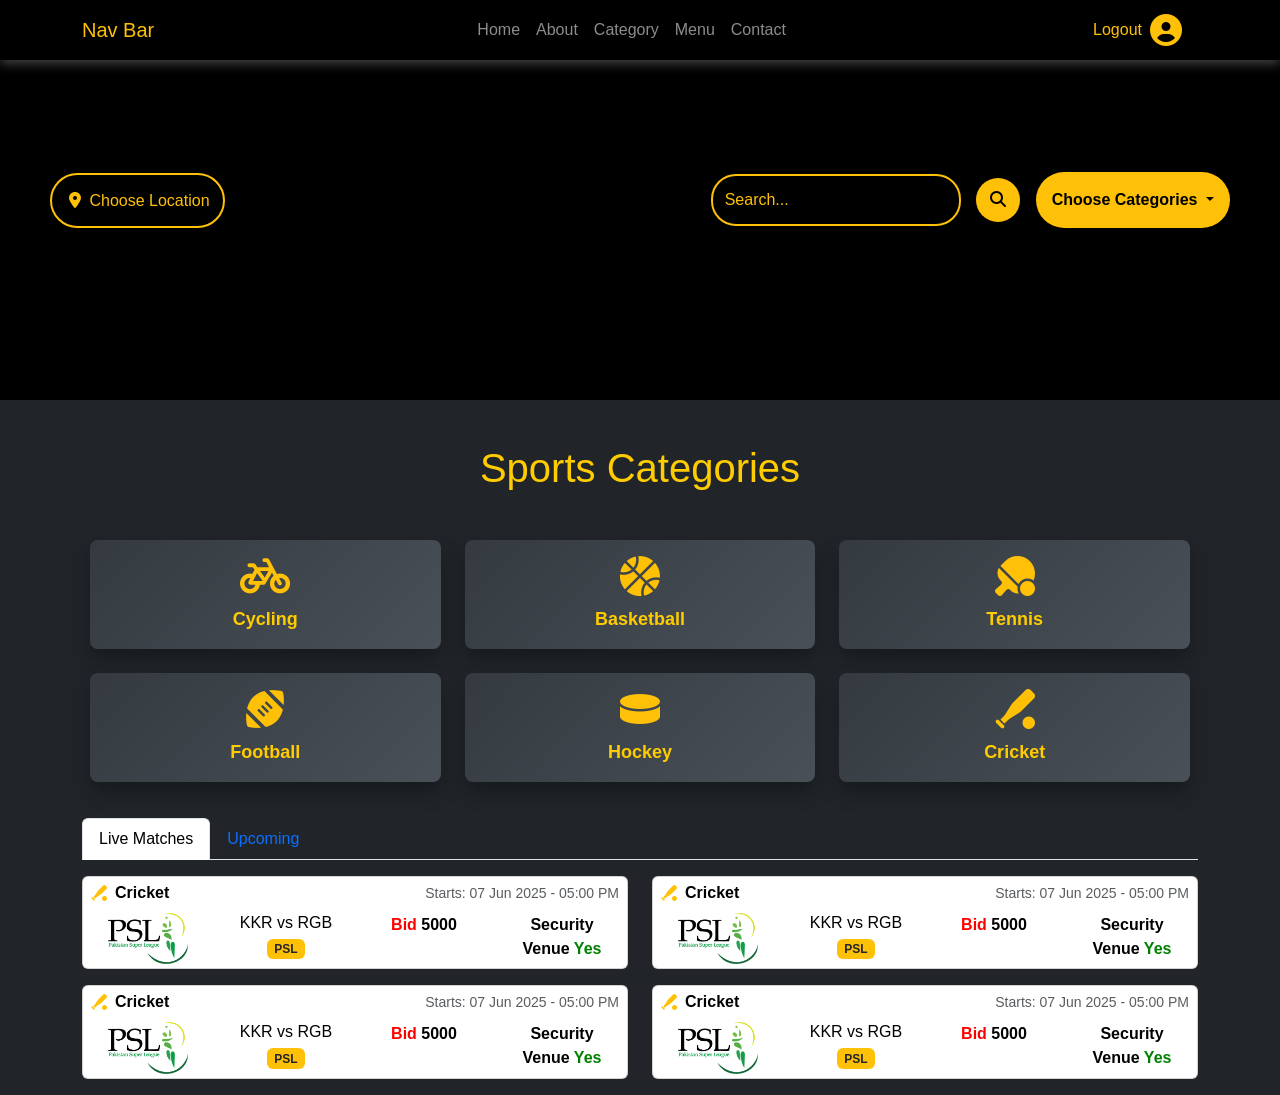
==== index.html @ ced5be55 "first commit" ====
<!DOCTYPE html>
<html lang="en">
<head>
    <meta charset="UTF-8">
    <meta name="viewport" content="width=device-width, initial-scale=1.0">
    <title>Sports Club</title>
    
    <link rel="stylesheet" href="https://cdn.jsdelivr.net/npm/bootstrap@5.3.0/dist/css/bootstrap.min.css">
    
    <!-- ✅ FontAwesome ✅ -->
    <link rel="stylesheet" href="https://cdnjs.cloudflare.com/ajax/libs/font-awesome/6.4.2/css/all.min.css">
<link rel="stylesheet" href="./styles.css">
   
</head>
<body class="bg-dark text-white">

<!-- ✅ Navbar ✅ -->
<nav class="navbar navbar-expand-lg navbar-dark bg-black fixed-top">
    <div class="container">
        <a class="navbar-brand text-warning" href="#">Nav Bar</a>
        <button class="navbar-toggler" type="button" data-bs-toggle="collapse" data-bs-target="#navbarNav">
            <span class="navbar-toggler-icon"></span>
        </button>
        <div class="collapse navbar-collapse justify-content-center" id="navbarNav">
            <ul class="navbar-nav mx-auto">
                <li class="nav-item"><a class="nav-link" href="#">Home</a></li>
                <li class="nav-item"><a class="nav-link" href="#">About</a></li>
                <li class="nav-item"><a class="nav-link" href="#">Category</a></li>
                <li class="nav-item"><a class="nav-link" href="#">Menu</a></li>
                <li class="nav-item"><a class="nav-link" href="#">Contact</a></li>
            </ul>
        </div>
        <div class="d-flex align-items-center me-3">
            <span class="me-2 text-warning">Logout</span>
            <i class="fas fa-user-circle fa-2x text-warning"></i> <!-- Font Awesome Profile Icon -->
        </div>
    </div>
</nav>

<!-- ✅ Header ✅ -->
<header class="header">
    <!-- Left Side: SPORTS CLUB -->
     <!-- Your Button to Trigger Modal -->
  <button id="cust_btn" class="btn btn-primary bg-black  text-warning" data-bs-toggle="modal" data-bs-target="#myModal">
    <i class="fas fa-map-marker-alt p-1"></i> Choose Location
  </button>

  <!-- Your Modal Structure -->
  <div id="myModal" class="modal fade" tabindex="-1">
    <div class="modal-dialog">
      <div class="modal-content">
        <div class="modal-header">
          <h5 class="modal-title">
            <i class="fas fa-map-marker-alt me-2"></i> Select Your Location
          </h5>
          <button type="button" class="btn-close" data-bs-dismiss="modal"></button>
        </div>
        <div class="modal-body">
          <!-- Location Input with Current Location Icon -->
          <div class="mb-3">
            <label for="locationInput" class="form-label">Enter Your Location</label>
            <div class="input-group">
              <input type="text" class="form-control" id="locationInput" placeholder="Enter Your Location">
              <span class="input-group-text" id="currentLocationIcon" style="cursor: pointer;">
                <i class="fas fa-location-crosshairs"></i>
              </span>
            </div>
          </div>

          <!-- Provinces Dropdown -->
          <div class="mb-3">
            <label for="provinceSelect" class="form-label">Select Province</label>
            <select class="form-select" id="provinceSelect">
              <option selected disabled>Choose a province</option>
              <option value="Sindh">Sindh</option>
              <option value="Punjab">Punjab</option>
              <option value="Khyber Pakhtunkhwa">Khyber Pakhtunkhwa</option>
              <option value="Balochistan">Balochistan</option>
            </select>
          </div>

          <!-- Cities Dropdown (Dynamic) -->
          <div class="mb-3" id="cityDropdownContainer" style="display: none;">
            <label for="citySelect" class="form-label">Select City</label>
            <select class="form-select" id="citySelect">
              <option selected disabled>Choose a city</option>
              <!-- Cities will be dynamically populated here -->
            </select>
          </div>

          <!-- Optional: Add a Map Here -->
          <div id="map" style="height: 200px; background-color: #f0f0f0; border-radius: 5px;" class="mt-3">
            <p class="text-center text-muted p-4">Map will be displayed here.</p>
          </div>
        </div>
        <div class="modal-footer">
          <button type="button" class="btn btn-secondary" data-bs-dismiss="modal">Close</button>
          <button type="button" class="btn btn-primary">Save Location</button>
        </div>
      </div>
    </div>
  </div>

 <!-- Right Side: Search Box & Platform Selector -->
    <div class="d-flex align-items-center">
        <!-- Search Box -->
        <div class="search-box d-flex align-items-center me-3">
            <input type="search" name="search" placeholder="Search...">
            <button><i class="fas fa-search"></i></button>
        </div>
    
        <!-- Platform Selector -->
        <div class="dropdown">
            <button id="platformButton" class="btn btn-custom dropdown-toggle p-3" type="button" data-bs-toggle="dropdown">
                Choose Categories
            </button>
            <ul class="dropdown-menu shadow">
                <li><a class="dropdown-item" href="#" data-value="FootBall"><i class="fas fa-futbol"></i> FootBall</a></li>
                <li><a class="dropdown-item" href="#" data-value="Cricket"><i class="fas fa-baseball-bat-ball"></i> Cricket</a></li>
                <li><a class="dropdown-item" href="#" data-value="Table-Tennis"><i class="fas fa-table-tennis"></i> Table-Tennis</a></li>
                <li><a class="dropdown-item" href="#" data-value="Hockey"><i class="fas fa-hockey-puck"></i> Hockey</a></li>
                <li><a class="dropdown-item" href="#" data-value="Golf-Ball"><i class="fas fa-golf-ball"></i> Golf-Ball</a></li>
                <li><a class="dropdown-item" href="#" data-value="Base-Ball"><i class="fas fa-baseball-ball"></i> Base-Ball</a></li>
            </ul>
        </div>
    </div>
    
    <!-- JavaScript to Update Button Text -->
   
</header>
<div class="container sports-categories-section">
    <!-- Heading for Sports Categories -->
    <h1 class="text-center mt-4">Sports Categories</h1>
    
    <!-- Sports Categories Grid -->
    <div class="row mt-4">
        <div class="col-md-4 mt-4">
            <div class="sports-category text-center p-3">
                <i class="fas fa-bicycle fa-2x text-warning"></i><br>
                <span class="category-title">Cycling</span>
            </div>
        </div>
        <div class="col-md-4 mt-4">
            <div class="sports-category text-center p-3">
                <i class="fas fa-basketball-ball fa-2x text-warning"></i><br>
                <span class="category-title">Basketball</span>
            </div>
        </div>
        <div class="col-md-4 mt-4">
            <div class="sports-category text-center p-3">
                <i class="fas fa-table-tennis fa-2x text-warning"></i><br>
                <span class="category-title">Tennis</span>
            </div>
        </div>
        <div class="col-md-4 mt-4">
            <div class="sports-category text-center p-3">
                <i class="fas fa-football-ball fa-2x text-warning"></i><br>
                <span class="category-title">Football</span>
            </div>
        </div>
        <div class="col-md-4 mt-4">
            <div class="sports-category text-center p-3">
                <i class="fas fa-hockey-puck fa-2x text-warning"></i><br>
                <span class="category-title">Hockey</span>
            </div>
        </div>
        <div class="col-md-4 mt-4">
            <div class="sports-category text-center p-3">
                <i class="fas fa-baseball-bat-ball fa-2x text-warning"></i><br>
                <span class="category-title">Cricket</span>
            </div>
        </div>
    </div>
</div>

    <!-- Tabs -->
    <div class="container mt-3">
        <!-- Navigation Tabs -->
        <ul class="nav nav-tabs" id="matchTabs">
            <li class="nav-item">
                <button class="nav-link active" data-bs-toggle="tab" data-bs-target="#live-matches">Live Matches</button>
            </li>
            <li class="nav-item">
                <button class="nav-link" data-bs-toggle="tab" data-bs-target="#upcoming-matches">Upcoming</button>
            </li>
        </ul>
    
        <!-- Tab Content -->
        <div class="tab-content mt-3">
            <!-- Live Matches -->
            <div class="tab-pane fade show active" id="live-matches">
                <div class="row">
                    <div class="col-md-6 mb-3">
                        <div class="card bg-white text-black p-1 px-2 text-center">
                            <div class="d-flex justify-content-between align-items-center mb-2">
                                <div class="d-flex align-items-center">
                                    <i class="fas fa-baseball-bat-ball fa-1x text-warning me-2"></i> <!-- Cricket Icon -->
                                    <p class="mb-0 fw-bold">Cricket</p> <!-- Heading -->
                                </div>
                                <div>
                                    <p class="text-muted small mb-0">Starts: 07 Jun 2025 - 05:00 PM</p> <!-- Top Date and Time -->
                                </div>
                            </div>
                            <div class="row">
                                <!-- First Column: KKR vs RGB, T20, Date -->
                                <div class="col">
                                    <img src="./images/pakistan-super-league-psl-logo-7CA605C19A-seeklogo.com.png" alt="PSL Image" class="img-fluid" style="max-width: 80px; height: auto;">
                                </div>
                                  <!-- Second Column: Bid 5000 -->
                                <div class="col">
                                    <h6 class="mb-1">KKR vs RGB</h6>
                                    <span class="badge bg-warning text-dark">PSL</span>
                                </div>
                                 <!-- Third Column: Security Venue Yes -->
                                <div class="col">
                                    <p class="mb-0" style="color: red; font-weight: bold;">Bid <span style="color: black;">5000</span></p>
                                </div>
                                  <!-- Fourth Column: PSL Image -->
                                <div class="col">
                                    <p class="mb-0" style="color: black; font-weight: bold;">Security Venue <span style="color: green;">Yes</span></p>
                                </div>
                                
                            </div>
                        </div>
                    </div>
                    <div class="col-md-6 mb-3">
                        <div class="card bg-white text-black p-1 px-2 text-center">
                            <div class="d-flex justify-content-between align-items-center mb-2">
                                <div class="d-flex align-items-center">
                                    <i class="fas fa-baseball-bat-ball fa-1x text-warning me-2"></i> <!-- Cricket Icon -->
                                    <p class="mb-0 fw-bold">Cricket</p> <!-- Heading -->
                                </div>
                                <div>
                                    <p class="text-muted small mb-0">Starts: 07 Jun 2025 - 05:00 PM</p> <!-- Top Date and Time -->
                                </div>
                            </div>
                            <div class="row">
                                <!-- First Column: KKR vs RGB, T20, Date -->
                                <div class="col">
                                    <img src="./images/pakistan-super-league-psl-logo-7CA605C19A-seeklogo.com.png" alt="PSL Image" class="img-fluid" style="max-width: 80px; height: auto;">
                                </div>
                                  <!-- Second Column: Bid 5000 -->
                                <div class="col">
                                    <h6 class="mb-1">KKR vs RGB</h6>
                                    <span class="badge bg-warning text-dark">PSL</span>
                                
                                </div>
                                 <!-- Third Column: Security Venue Yes -->
                                <div class="col">
                                    <p class="mb-0" style="color: red; font-weight: bold;">Bid <span style="color: black;">5000</span></p>
                                </div>
                                  <!-- Fourth Column: PSL Image -->
                                <div class="col">
                                    <p class="mb-0" style="color: black; font-weight: bold;">Security Venue <span style="color: green;">Yes</span></p>
                                </div>
                                
                            </div>
                        </div>
                    </div>
                    <div class="col-md-6 mb-3">
                        <div class="card bg-white text-black p-1 px-2 text-center">
                            <div class="d-flex justify-content-between align-items-center mb-2">
                                <div class="d-flex align-items-center">
                                    <i class="fas fa-baseball-bat-ball fa-1x text-warning me-2"></i> <!-- Cricket Icon -->
                                    <p class="mb-0 fw-bold">Cricket</p> <!-- Heading -->
                                </div>
                                <div>
                                    <p class="text-muted small mb-0">Starts: 07 Jun 2025 - 05:00 PM</p> <!-- Top Date and Time -->
                                </div>
                            </div>
                            <div class="row">
                                <!-- First Column: KKR vs RGB, T20, Date -->
                                <div class="col">
                                    <img src="./images/pakistan-super-league-psl-logo-7CA605C19A-seeklogo.com.png" alt="PSL Image" class="img-fluid" style="max-width: 80px; height: auto;">
                                </div>
                                  <!-- Second Column: Bid 5000 -->
                                <div class="col">
                                    <h6 class="mb-1">KKR vs RGB</h6>
                                    <span class="badge bg-warning text-dark">PSL</span>
                                  
                                </div>
                                 <!-- Third Column: Security Venue Yes -->
                                <div class="col">
                                    <p class="mb-0" style="color: red; font-weight: bold;">Bid <span style="color: black;">5000</span></p>
                                </div>
                                  <!-- Fourth Column: PSL Image -->
                                <div class="col">
                                    <p class="mb-0" style="color: black; font-weight: bold;">Security Venue <span style="color: green;">Yes</span></p>
                                </div>
                                
                            </div>
                        </div>
                    </div>
                    <div class="col-md-6 mb-3">
                        <div class="card bg-white text-black p-1 px-2 text-center">
                            <div class="d-flex justify-content-between align-items-center mb-2">
                                <div class="d-flex align-items-center">
                                    <i class="fas fa-baseball-bat-ball fa-1x text-warning me-2"></i> <!-- Cricket Icon -->
                                    <p class="mb-0 fw-bold">Cricket</p> <!-- Heading -->
                                </div>
                                <div>
                                    <p class="text-muted small mb-0">Starts: 07 Jun 2025 - 05:00 PM</p> <!-- Top Date and Time -->
                                </div>
                            </div>
                            <div class="row">
                                <!-- First Column: KKR vs RGB, T20, Date -->
                                <div class="col">
                                    <img src="./images/pakistan-super-league-psl-logo-7CA605C19A-seeklogo.com.png" alt="PSL Image" class="img-fluid" style="max-width: 80px; height: auto;">
                                </div>
                                  <!-- Second Column: Bid 5000 -->
                                <div class="col">
                                    <h6 class="mb-1">KKR vs RGB</h6>
                                    <span class="badge bg-warning text-dark">PSL</span>
                                
                                </div>
                                 <!-- Third Column: Security Venue Yes -->
                                <div class="col">
                                    <p class="mb-0" style="color: red; font-weight: bold;">Bid <span style="color: black;">5000</span></p>
                                </div>
                                  <!-- Fourth Column: PSL Image -->
                                <div class="col">
                                    <p class="mb-0" style="color: black; font-weight: bold;">Security Venue <span style="color: green;">Yes</span></p>
                                </div>
                                
                            </div>
                        </div>
                    </div>
                    <!-- Add more Live Match cards here -->
                </div>
            </div>
    
            <!-- Upcoming Matches -->
            <div class="tab-pane fade" id="upcoming-matches">
                <div class="row">
                    <div class="col-md-6 mb-3">
                        <div class="card bg-white text-black p-1 px-2 text-center">
                            <div class="d-flex justify-content-between align-items-center mb-2">
                                <div class="d-flex align-items-center">
                                    <i class="fas fa-baseball-bat-ball fa-1x text-warning me-2"></i> <!-- Cricket Icon -->
                                    <p class="mb-0 fw-bold">Cricket</p> <!-- Heading -->
                                </div>
                                <div>
                                    <p class="text-muted small mb-0">Starts: 07 Jun 2025 - 05:00 PM</p> <!-- Top Date and Time -->
                                </div>
                            </div>
                            <div class="row">
                                <div class="col">
                                    <img src="./images/pakistan-super-league-psl-logo-7CA605C19A-seeklogo.com.png" alt="PSL Image" class="img-fluid" style="max-width: 80px; height: auto;">
                                </div>
                                <!-- First Column: Coming Thursday, Match Booked, Date -->
                                <div class="col">
                                    <h6 class="mb-1">Coming sunday</h6>
                                    <span class="badge bg-warning text-dark">Match Booked</span>
                
                                </div>
                                <!-- Second Column: Bid 5000 -->
                                <div class="col">
                                    <p class="mb-0" style="color: red; font-weight: bold;">Bid <span style="color: black;">5000</span></p>
                                </div>
                                <!-- Third Column: Security Venue Yes -->
                                <div class="col">
                                    <p class="mb-0" style="color: black; font-weight: bold;">Security Venue <span style="color: green;">Yes</span></p>
                                </div>
                            </div>
                        </div>
                    </div>
                    <div class="col-md-6 mb-3">
                        <div class="card bg-white text-black p-1 px-2 text-center">
                            <div class="d-flex justify-content-between align-items-center mb-2">
                                <div class="d-flex align-items-center">
                                    <i class="fas fa-baseball-bat-ball fa-1x text-warning me-2"></i> <!-- Cricket Icon -->
                                    <p class="mb-0 fw-bold">Cricket</p> <!-- Heading -->
                                </div>
                                <div>
                                    <p class="text-muted small mb-0">Starts: 07 Jun 2025 - 05:00 PM</p> <!-- Top Date and Time -->
                                </div>
                            </div>
                            <div class="row">
                                <div class="col">
                                    <img src="./images/pakistan-super-league-psl-logo-7CA605C19A-seeklogo.com.png" alt="PSL Image" class="img-fluid" style="max-width: 80px; height: auto;">
                                </div>
                                <!-- First Column: Coming Thursday, Match Booked, Date -->
                                <div class="col">
                                    <h6 class="mb-1">Coming sunday</h6>
                                    <span class="badge bg-warning text-dark">Match Pending</span>
                            
                                </div>
                                <!-- Second Column: Bid 5000 -->
                                <div class="col">
                                    <p class="mb-0" style="color: red; font-weight: bold;">Bid <span style="color: black;">5000</span></p>
                                </div>
                                <!-- Third Column: Security Venue Yes -->
                                <div class="col">
                                    <p class="mb-0" style="color: black; font-weight: bold;">Security Venue <span style="color: green;">Yes</span></p>
                                </div>
                            </div>
                        </div>
                    </div>
                    <div class="col-md-6 mb-3">
                        <div class="card bg-white text-black p-1 px-2 text-center">
                            <div class="d-flex justify-content-between align-items-center mb-2">
                                <div class="d-flex align-items-center">
                                    <i class="fas fa-baseball-bat-ball fa-1x text-warning me-2"></i> <!-- Cricket Icon -->
                                    <p class="mb-0 fw-bold">Cricket</p> <!-- Heading -->
                                </div>
                                <div>
                                    <p class="text-muted small mb-0">Starts: 07 Jun 2025 - 05:00 PM</p> <!-- Top Date and Time -->
                                </div>
                            </div>
                            <div class="row">
                                <div class="col">
                                    <img src="./images/pakistan-super-league-psl-logo-7CA605C19A-seeklogo.com.png" alt="PSL Image" class="img-fluid" style="max-width: 80px; height: auto;">
                                </div>
                                <!-- First Column: Coming Thursday, Match Booked, Date -->
                                <div class="col">
                                    <h6 class="mb-1">Coming sunday</h6>
                                    <span class="badge bg-warning text-dark">Match Booked</span>
                                
                                </div>
                                <!-- Second Column: Bid 5000 -->
                                <div class="col">
                                    <p class="mb-0" style="color: red; font-weight: bold;">Bid <span style="color: black;">5000</span></p>
                                </div>
                                <!-- Third Column: Security Venue Yes -->
                                <div class="col">
                                    <p class="mb-0" style="color: black; font-weight: bold;">Security Venue <span style="color: green;">Yes</span></p>
                                </div>
                            </div>
                        </div>
                    </div>
                    <div class="col-md-6 mb-3">
                        <div class="card bg-white text-black p-1 px-2 text-center">
                            <div class="d-flex justify-content-between align-items-center mb-2">
                                <div class="d-flex align-items-center">
                                    <i class="fas fa-baseball-bat-ball fa-1x text-warning me-2"></i> <!-- Cricket Icon -->
                                    <p class="mb-0 fw-bold">Cricket</p> <!-- Heading -->
                                </div>
                                <div>
                                    <p class="text-muted small mb-0">Starts: 07 Jun 2025 - 05:00 PM</p> <!-- Top Date and Time -->
                                </div>
                            </div>
                            <div class="row">
                                <div class="col">
                                    <img src="./images/pakistan-super-league-psl-logo-7CA605C19A-seeklogo.com.png" alt="PSL Image" class="img-fluid" style="max-width: 80px; height: auto;">
                                </div>
                                <!-- First Column: Coming Thursday, Match Booked, Date -->
                                <div class="col">
                                    <h6 class="mb-1">Coming sunday</h6>
                                    <span class="badge bg-warning text-dark">Match Avaliable</span>
                            
                                </div>
                                <!-- Second Column: Bid 5000 -->
                                <div class="col">
                                    <p class="mb-0" style="color: red; font-weight: bold;">Bid <span style="color: black;">5000</span></p>
                                </div>
                                <!-- Third Column: Security Venue Yes -->
                                <div class="col">
                                    <p class="mb-0" style="color: black; font-weight: bold;">Security Venue <span style="color: green;">Yes</span></p>
                                </div>
                            </div>
                        </div>
                    </div>
                    <!-- Add more Upcoming Match cards here -->
                </div>
            </div>
        </div>
    </div>

<script src="https://cdn.jsdelivr.net/npm/bootstrap@5.3.0/dist/js/bootstrap.bundle.min.js"></script>
<script src="./script.js"></script>
</body>
</html>
---- styles.css ----
body {
    background-color: #f8f9fa;
    font-family: 'Arial', sans-serif;
}
/* Navbar Styling */
.navbar {
    background: black;
    padding: 10px 20px;
    box-shadow: 0px 4px 10px rgba(128, 128, 128, 0.5);
}
.navbar-nav .nav-link:hover {
    color: #ffc107 !important;
}
/* Header Styling */
.header {
    background-color: black;
    height: 400px;
    display: flex;
    align-items: center;
    justify-content: space-between;
    padding: 0 50px;
}
.header h1 {
    font-size: 3rem;
    font-weight: bold;
    color: #ffc107;
}
/* Search Box */
.search-box input {
    width: 250px;
    padding: 12px;
    border-radius: 25px;
    border: 2px solid #ffc107;
    font-size: 16px;
    outline: none;
    background: black;
    color: white;
}
.search-box input::placeholder {
    color: #ffc107;
}
.search-box button {
    background: #ffc107;
    color: black;
    margin-left: 15px;
    border: none;
    border-radius: 25px;
    padding: 10px 14px;
}
.search-box button:hover {
    background: darkgoldenrod;
}
/* Platform Selector */
.btn-custom {

    background: #ffc107;
    color: black;
    border-radius: 40px;
    border: none;
    font-weight: bold;
}
.btn-custom:hover {
    background: darkgoldenrod;
    color: black;
}
.dropdown-menu {
    width: 250px;
    background: black;
    border: 1px solid #ffc107;
}
.dropdown-item {
    color: #ffc107;
}
.dropdown-item:hover {
    background-color: #ffc107;
    color: black !important;
}
 /* Sports Categories Styling */
 .sports-category {
    padding: 20px;
    background: linear-gradient(135deg, #343a40, #495057);
    border-radius: 15px;
    box-shadow: 0px 10px 20px rgba(0, 0, 0, 0.3);
    transition: transform 0.3s ease-in-out, box-shadow 0.3s ease-in-out;
    color: #ffc107;
    font-weight: bold;
}
.sports-category i {
    font-size: 2.5rem;
}
.sports-category:hover {
    transform: translateY(-10px) scale(1.05);
    box-shadow: 0px 15px 25px rgba(255, 193, 7, 0.5);
}
/* Sports Categories Section */
.sports-categories-section {

padding: 20px;
border-radius: 8px;
color: #ffcc00; 
}

.sports-category {
border-radius: 8px;
transition: all 0.3s ease-in-out;
color: #ffcc00; 
}

.sports-category:hover {

transform: scale(1.05);
}

.sports-category i {
color: #ffcc00; /* Icon color */
}

.sports-category .category-title {
font-size: 18px;
font-weight: bold;
color: #ffcc00; 
margin-top: 8px;
display: block;
}
#cust_btn{
border: 2px solid #ffc107;
padding: 13px;
border-radius: 46px;
}
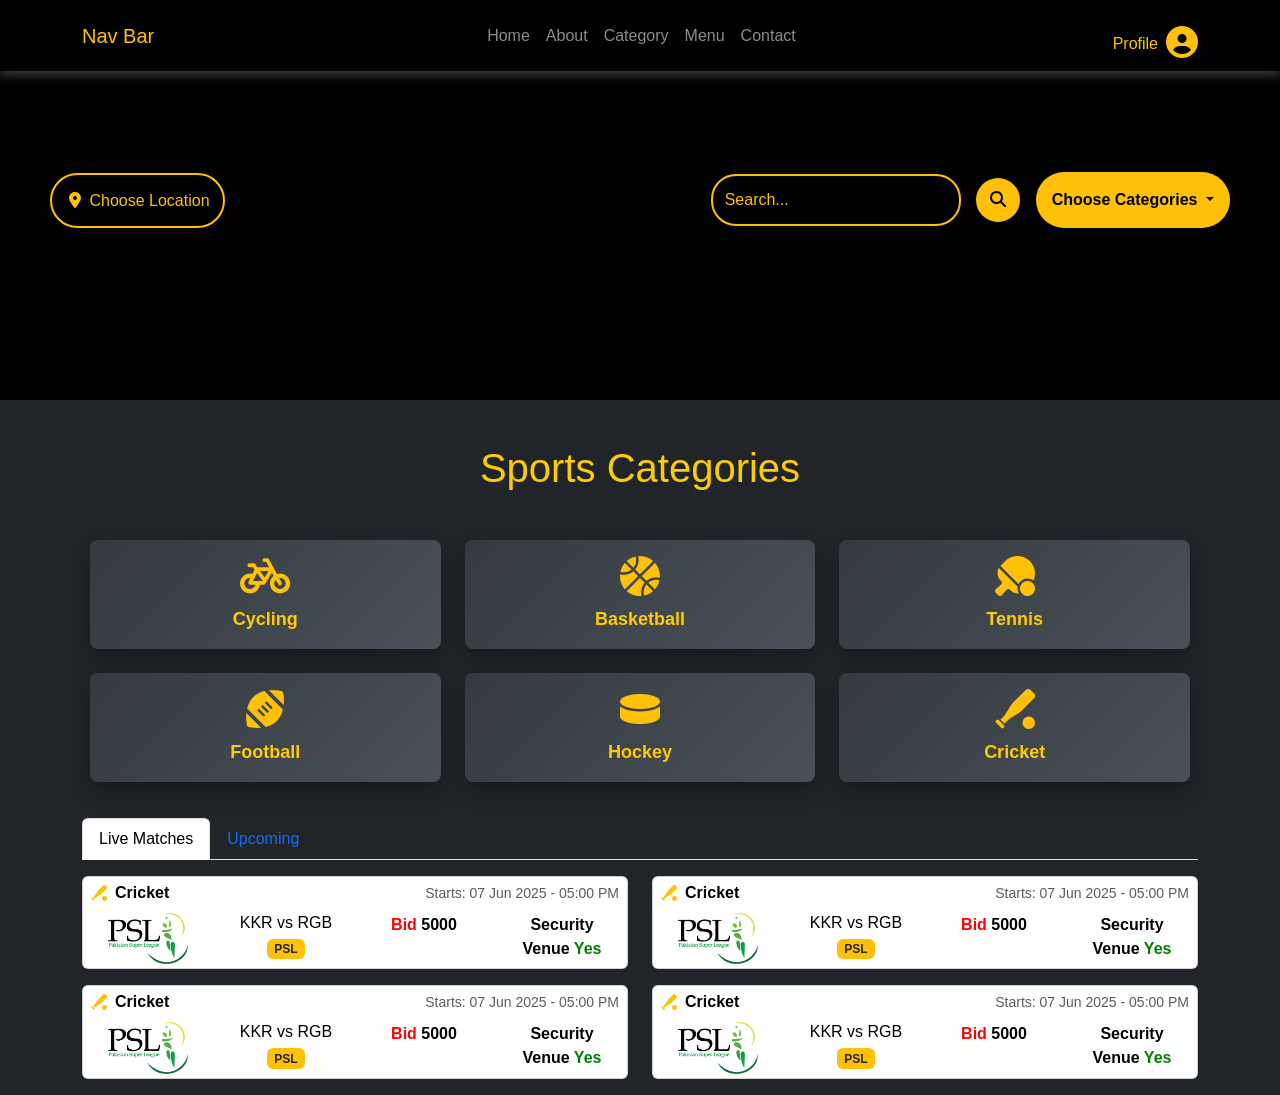
==== commit c5d7cab1: "profile dropdown set" ====
--- a/index.html
+++ b/index.html
@@ -17,10 +17,13 @@
 <!-- ✅ Navbar ✅ -->
 <nav class="navbar navbar-expand-lg navbar-dark bg-black fixed-top">
     <div class="container">
+        <!-- Logo -->
         <a class="navbar-brand text-warning" href="#">Nav Bar</a>
+        <!-- Toggler -->
         <button class="navbar-toggler" type="button" data-bs-toggle="collapse" data-bs-target="#navbarNav">
             <span class="navbar-toggler-icon"></span>
         </button>
+        <!-- Navbar Links -->
         <div class="collapse navbar-collapse justify-content-center" id="navbarNav">
             <ul class="navbar-nav mx-auto">
                 <li class="nav-item"><a class="nav-link" href="#">Home</a></li>
@@ -29,13 +32,27 @@
                 <li class="nav-item"><a class="nav-link" href="#">Menu</a></li>
                 <li class="nav-item"><a class="nav-link" href="#">Contact</a></li>
             </ul>
-        </div>
-        <div class="d-flex align-items-center me-3">
-            <span class="me-2 text-warning">Logout</span>
-            <i class="fas fa-user-circle fa-2x text-warning"></i> <!-- Font Awesome Profile Icon -->
+            <!-- Logout Section (یہ navbar collapse میں ہوگا تاکہ موبائل میں نظر آئے) -->
+            <!-- Profile Dropdown Section -->
+<div class="d-flex align-items-center justify-content-center mt-3 logout-section">
+    <span class="me-2 text-warning">Profile</span>
+    <div class="dropdown">
+        <i class="fas fa-user-circle fa-2x text-warning" id="profileDropdown" data-bs-toggle="dropdown" aria-expanded="false" style="cursor: pointer;"></i>
+        <ul class="dropdown-menu dropdown-menu-end" aria-labelledby="profileDropdown">
+            <li><a class="dropdown-item" href="#"><i class="fas fa-user me-2"></i> My Profile</a></li>
+            <li><a class="dropdown-item" href="#"><i class="fas fa-file-invoice me-2"></i> My Statement</a></li>
+            <li><a class="dropdown-item" href="#"><i class="fas fa-key me-2"></i> Change Password</a></li>
+            <li><a class="dropdown-item" href="#"><i class="fas fa-cog me-2"></i> Profile Settings</a></li>
+            <li><hr class="dropdown-divider"></li>
+            <li><a class="dropdown-item text-danger" href="#"><i class="fas fa-sign-out-alt me-2"></i> Logout</a></li>
+        </ul>
+    </div>
+</div>
+
         </div>
     </div>
 </nav>
+
 
 <!-- ✅ Header ✅ -->
 <header class="header">
--- a/styles.css
+++ b/styles.css
@@ -128,3 +128,16 @@
 padding: 13px;
 border-radius: 46px;
 }
+/* موبائل اور ٹیبلٹ پر لاگ آؤٹ اور پروفائل آئیکن چھپانے کے لیے */
+@media (max-width: 991px) {
+    .logout-section {
+        display: none !important;
+    }
+
+    /* جب navbar کھلے، تو logout-section نظر آئے */
+    .navbar-collapse.show .logout-section {
+        display: flex !important;
+    }
+    
+}
+
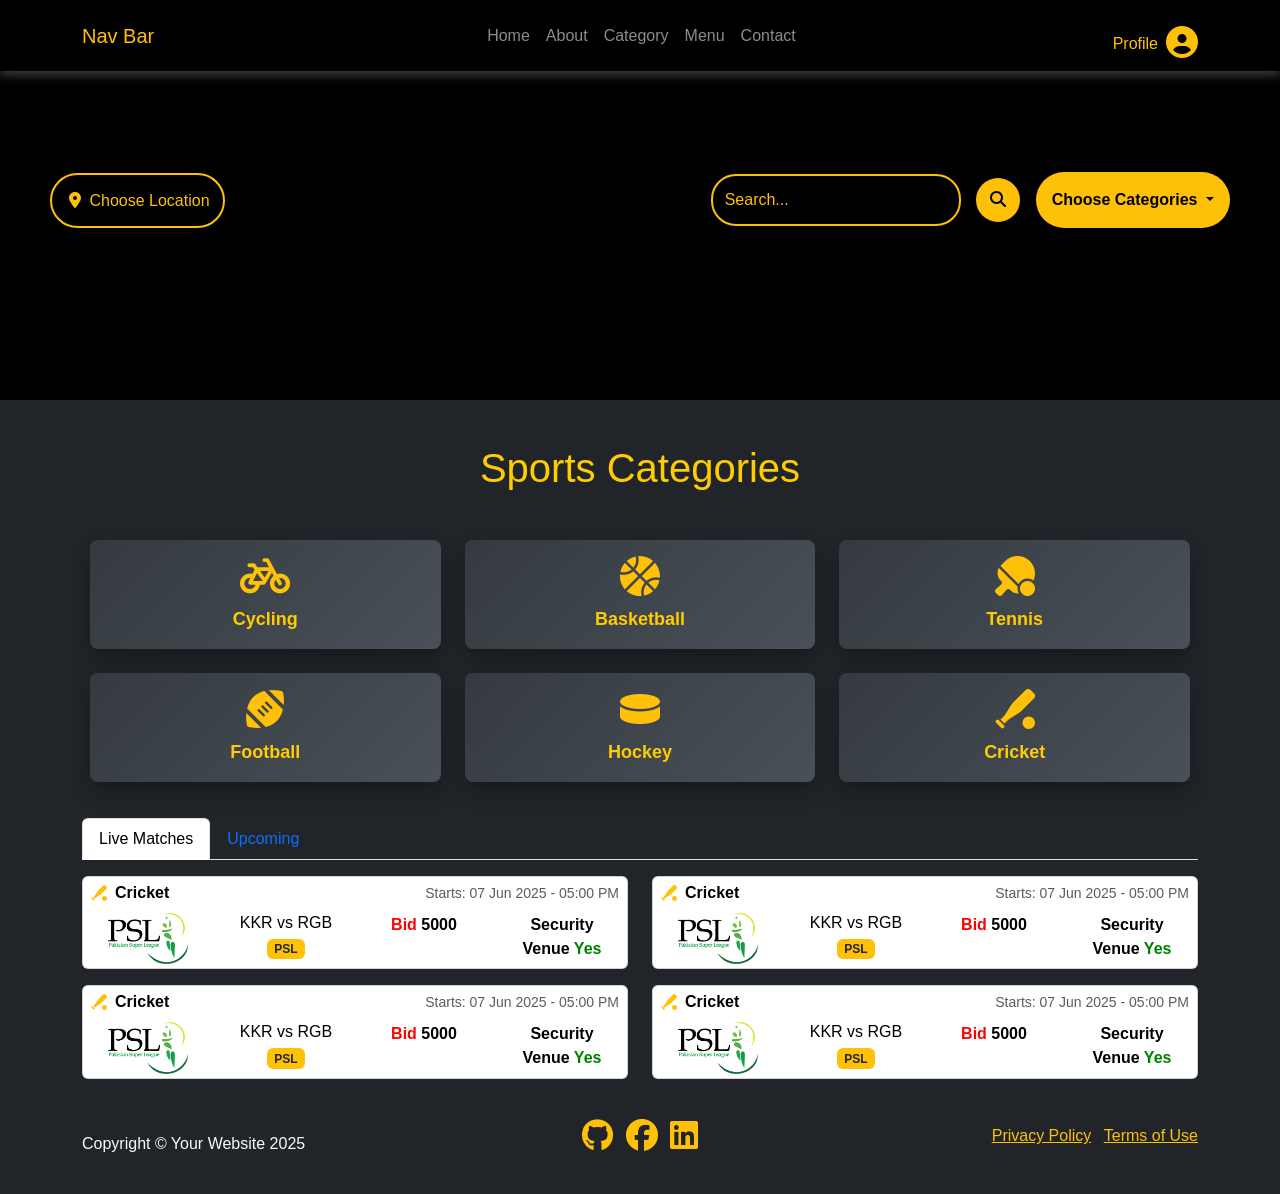
==== commit 23aec320: "profile-pages-set" ====
--- a/index.html
+++ b/index.html
@@ -39,11 +39,12 @@
     <div class="dropdown">
         <i class="fas fa-user-circle fa-2x text-warning" id="profileDropdown" data-bs-toggle="dropdown" aria-expanded="false" style="cursor: pointer;"></i>
         <ul class="dropdown-menu dropdown-menu-end" aria-labelledby="profileDropdown">
-            <li><a class="dropdown-item" href="#"><i class="fas fa-user me-2"></i> My Profile</a></li>
-            <li><a class="dropdown-item" href="#"><i class="fas fa-file-invoice me-2"></i> My Statement</a></li>
-            <li><a class="dropdown-item" href="#"><i class="fas fa-key me-2"></i> Change Password</a></li>
-            <li><a class="dropdown-item" href="#"><i class="fas fa-cog me-2"></i> Profile Settings</a></li>
-            <li><hr class="dropdown-divider"></li>
+            <li><a class="dropdown-item" href="#" onclick="window.location.href='./profile-pages/myProfile.html'"><i class="fas fa-user me-2"></i> My Profile</a></li>
+
+            <li><a class="dropdown-item" href="#" onclick="window.location.href='./profile-pages/myStatement.html'"> <i class="fas fa-file-invoice me-2"></i>My Statement</a></li>
+            <li><a class="dropdown-item" href="#" onclick="window.location.href='./profile-pages/ChnagePassword.html'"><i class="fas fa-key me-2"></i> Change Password</a></li>
+            <li><a class="dropdown-item" href="#" onclick="window.location.href='./profile-pages/myTeam.html'">  <i class="fas fa-baseball-ball me-2"></i> My Team</a></li>
+          
             <li><a class="dropdown-item text-danger" href="#"><i class="fas fa-sign-out-alt me-2"></i> Logout</a></li>
         </ul>
     </div>
@@ -482,6 +483,41 @@
             </div>
         </div>
     </div>
+    <footer class="footer bg-dark text-light py-4">
+        <div class="container">
+          <div class="row align-items-center">
+            <div class="col-md-4 text-center text-md-start">
+              <span class="copyright">Copyright &copy; Your Website 2025</span>
+            </div>
+            <div class="col-md-4 text-center">
+              <ul class="list-inline social-buttons">
+                <li class="list-inline-item">
+                  <a href="https://github.com/ELMORABITYounes">
+                    <i class="fab fa-github fa-2x text-warning"></i>
+                  </a>
+                </li>
+                <li class="list-inline-item">
+                  <a href="https://www.facebook.com/younes.elmorabit.92">
+                    <i class="fab fa-facebook fa-2x text-warning"></i>
+                  </a>
+                </li>
+                <li class="list-inline-item">
+                  <a href="https://www.linkedin.com/in/younes-elmorabit-2a162310b/">
+                    <i class="fab fa-linkedin fa-2x text-warning"></i>
+                  </a>
+                </li>
+              </ul>
+            </div>
+            <div class="col-md-4 text-center text-md-end">
+              <ul class="list-inline quicklinks">
+                <li class="list-inline-item"><a href="#" class="text-warning">Privacy Policy</a></li>
+                <li class="list-inline-item"><a href="#" class="text-warning">Terms of Use</a></li>
+              </ul>
+            </div>
+          </div>
+        </div>
+      </footer>
+      
 
 <script src="https://cdn.jsdelivr.net/npm/bootstrap@5.3.0/dist/js/bootstrap.bundle.min.js"></script>
 <script src="./script.js"></script>
--- a/styles.css
+++ b/styles.css
@@ -128,6 +128,13 @@
 padding: 13px;
 border-radius: 46px;
 }
+.social-buttons a i {
+    transition: color 0.3s ease-in-out;
+}
+
+.social-buttons a:hover i {
+    color: #ff9800; /* Dark Orange */
+}
 /* موبائل اور ٹیبلٹ پر لاگ آؤٹ اور پروفائل آئیکن چھپانے کے لیے */
 @media (max-width: 991px) {
     .logout-section {
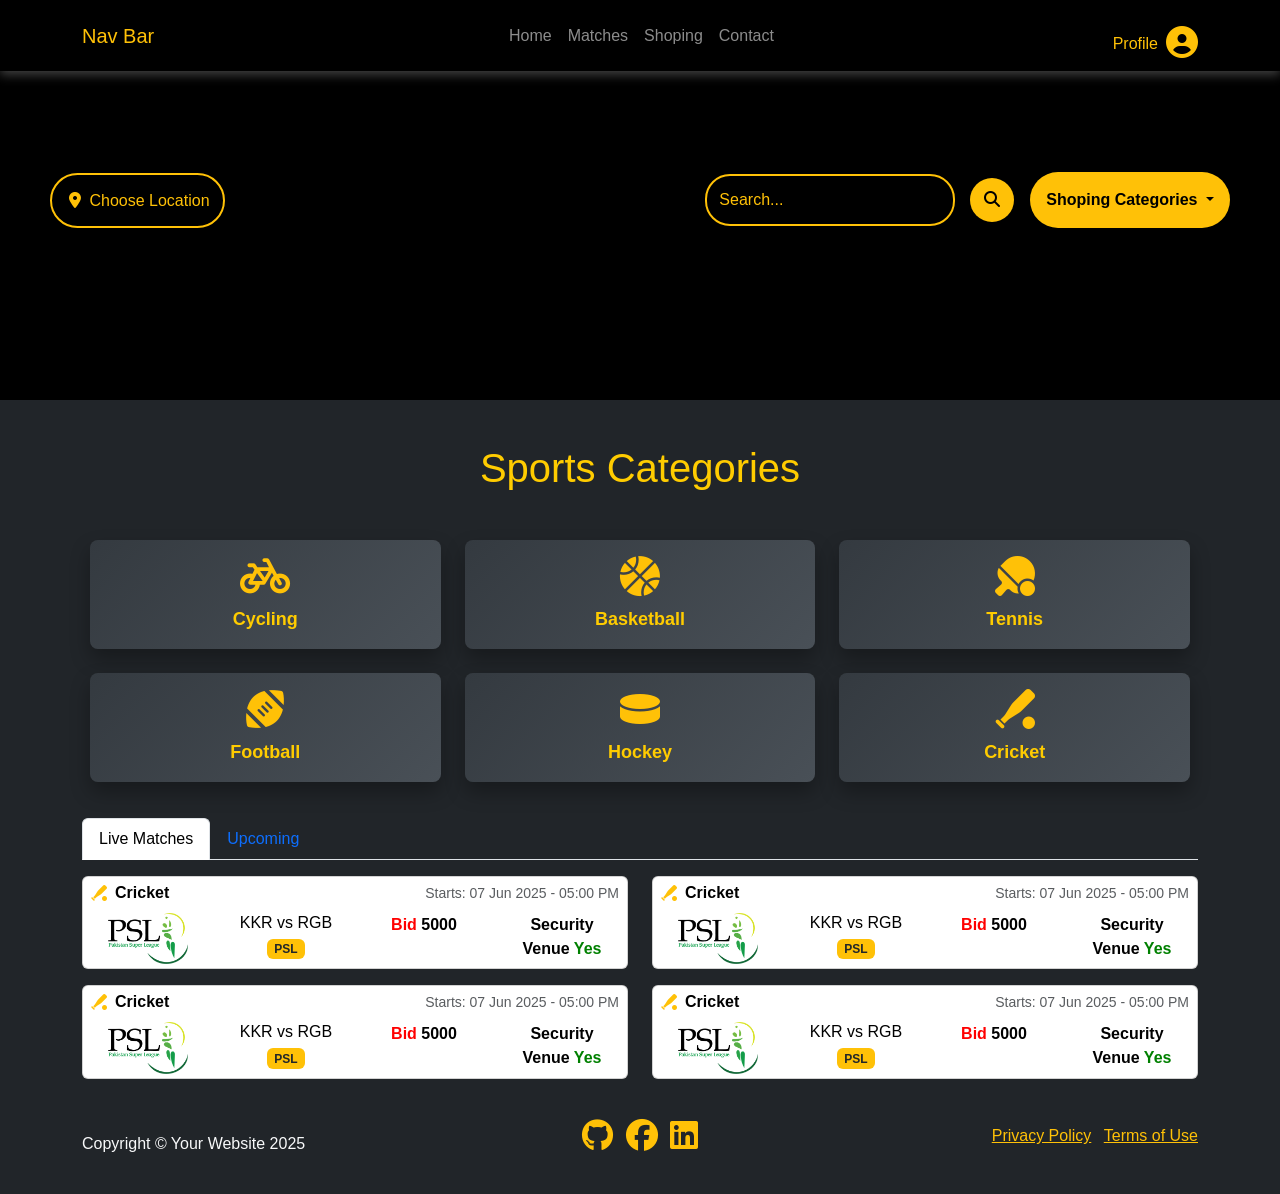
==== commit cf762436: "match pages set" ====
--- a/index.html
+++ b/index.html
@@ -27,9 +27,8 @@
         <div class="collapse navbar-collapse justify-content-center" id="navbarNav">
             <ul class="navbar-nav mx-auto">
                 <li class="nav-item"><a class="nav-link" href="#">Home</a></li>
-                <li class="nav-item"><a class="nav-link" href="#">About</a></li>
-                <li class="nav-item"><a class="nav-link" href="#">Category</a></li>
-                <li class="nav-item"><a class="nav-link" href="#">Menu</a></li>
+                <li class="nav-item"><a class="nav-link" href="./matchesPage/index.html">Matches</a></li>
+                <li class="nav-item"><a class="nav-link" href="#">Shoping</a></li>
                 <li class="nav-item"><a class="nav-link" href="#">Contact</a></li>
             </ul>
             <!-- Logout Section (یہ navbar collapse میں ہوگا تاکہ موبائل میں نظر آئے) -->
@@ -130,7 +129,7 @@
         <!-- Platform Selector -->
         <div class="dropdown">
             <button id="platformButton" class="btn btn-custom dropdown-toggle p-3" type="button" data-bs-toggle="dropdown">
-                Choose Categories
+                Shoping Categories
             </button>
             <ul class="dropdown-menu shadow">
                 <li><a class="dropdown-item" href="#" data-value="FootBall"><i class="fas fa-futbol"></i> FootBall</a></li>
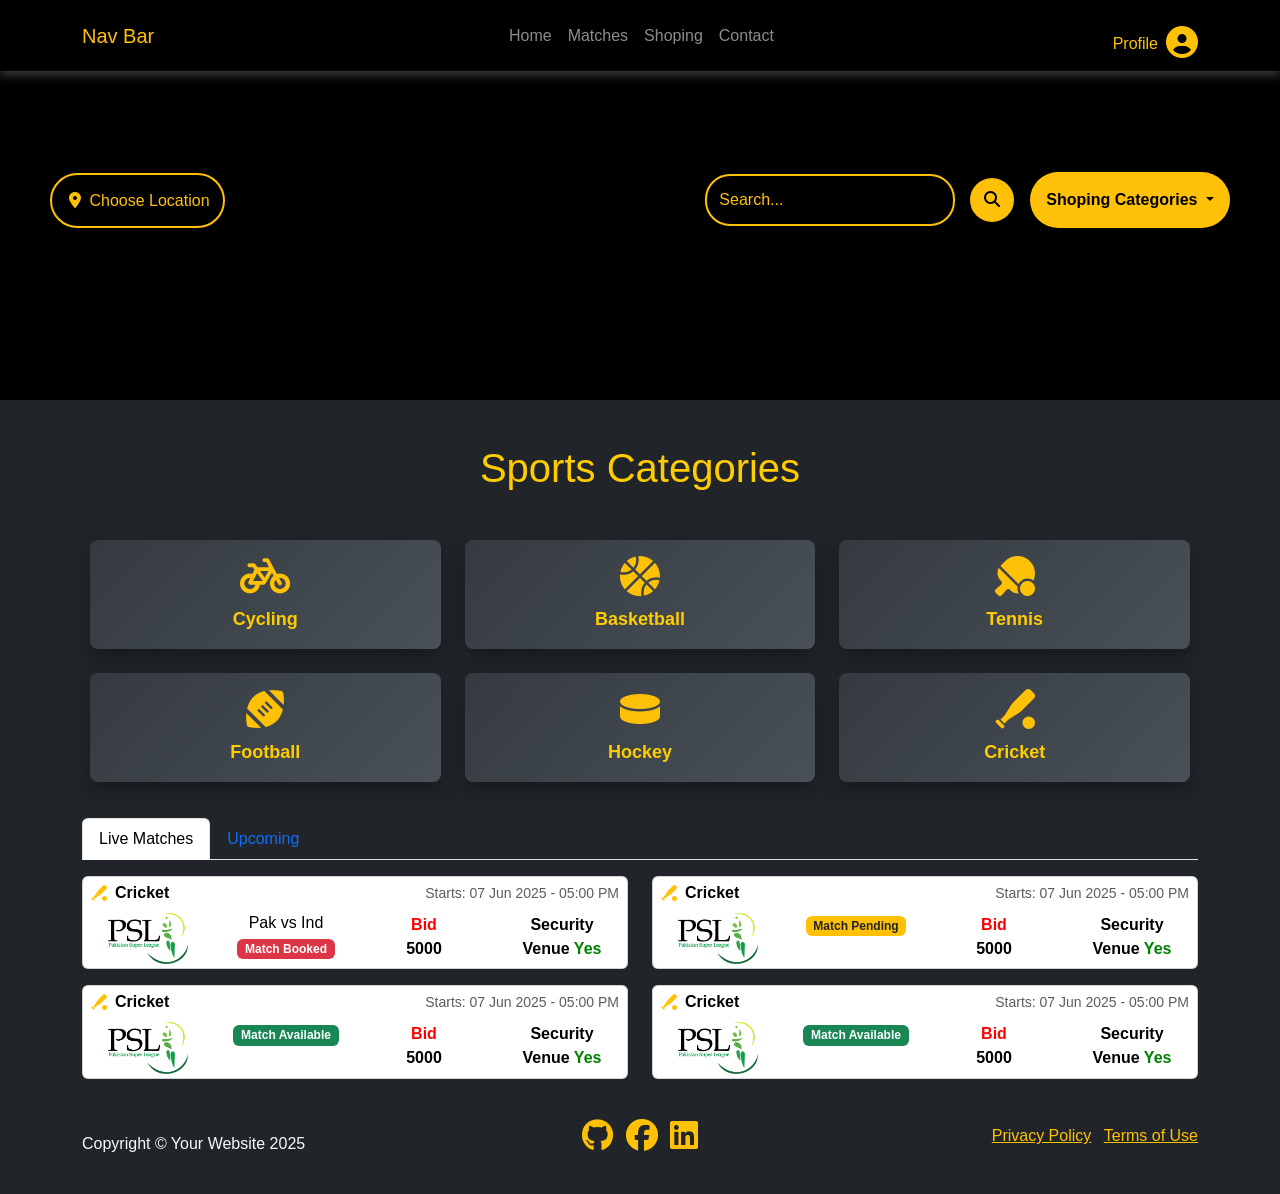
==== commit 1b7ae92f: "set matches page and add js file" ====
--- a/index.html
+++ b/index.html
@@ -207,138 +207,112 @@
             <!-- Live Matches -->
             <div class="tab-pane fade show active" id="live-matches">
                 <div class="row">
-                    <div class="col-md-6 mb-3">
-                        <div class="card bg-white text-black p-1 px-2 text-center">
-                            <div class="d-flex justify-content-between align-items-center mb-2">
-                                <div class="d-flex align-items-center">
-                                    <i class="fas fa-baseball-bat-ball fa-1x text-warning me-2"></i> <!-- Cricket Icon -->
-                                    <p class="mb-0 fw-bold">Cricket</p> <!-- Heading -->
-                                </div>
-                                <div>
-                                    <p class="text-muted small mb-0">Starts: 07 Jun 2025 - 05:00 PM</p> <!-- Top Date and Time -->
-                                </div>
-                            </div>
-                            <div class="row">
-                                <!-- First Column: KKR vs RGB, T20, Date -->
-                                <div class="col">
-                                    <img src="./images/pakistan-super-league-psl-logo-7CA605C19A-seeklogo.com.png" alt="PSL Image" class="img-fluid" style="max-width: 80px; height: auto;">
-                                </div>
-                                  <!-- Second Column: Bid 5000 -->
-                                <div class="col">
-                                    <h6 class="mb-1">KKR vs RGB</h6>
-                                    <span class="badge bg-warning text-dark">PSL</span>
-                                </div>
-                                 <!-- Third Column: Security Venue Yes -->
-                                <div class="col">
-                                    <p class="mb-0" style="color: red; font-weight: bold;">Bid <span style="color: black;">5000</span></p>
-                                </div>
-                                  <!-- Fourth Column: PSL Image -->
-                                <div class="col">
-                                    <p class="mb-0" style="color: black; font-weight: bold;">Security Venue <span style="color: green;">Yes</span></p>
-                                </div>
-                                
-                            </div>
-                        </div>
-                    </div>
-                    <div class="col-md-6 mb-3">
-                        <div class="card bg-white text-black p-1 px-2 text-center">
-                            <div class="d-flex justify-content-between align-items-center mb-2">
-                                <div class="d-flex align-items-center">
-                                    <i class="fas fa-baseball-bat-ball fa-1x text-warning me-2"></i> <!-- Cricket Icon -->
-                                    <p class="mb-0 fw-bold">Cricket</p> <!-- Heading -->
-                                </div>
-                                <div>
-                                    <p class="text-muted small mb-0">Starts: 07 Jun 2025 - 05:00 PM</p> <!-- Top Date and Time -->
-                                </div>
-                            </div>
-                            <div class="row">
-                                <!-- First Column: KKR vs RGB, T20, Date -->
-                                <div class="col">
-                                    <img src="./images/pakistan-super-league-psl-logo-7CA605C19A-seeklogo.com.png" alt="PSL Image" class="img-fluid" style="max-width: 80px; height: auto;">
-                                </div>
-                                  <!-- Second Column: Bid 5000 -->
-                                <div class="col">
-                                    <h6 class="mb-1">KKR vs RGB</h6>
-                                    <span class="badge bg-warning text-dark">PSL</span>
-                                
-                                </div>
-                                 <!-- Third Column: Security Venue Yes -->
-                                <div class="col">
-                                    <p class="mb-0" style="color: red; font-weight: bold;">Bid <span style="color: black;">5000</span></p>
-                                </div>
-                                  <!-- Fourth Column: PSL Image -->
-                                <div class="col">
-                                    <p class="mb-0" style="color: black; font-weight: bold;">Security Venue <span style="color: green;">Yes</span></p>
-                                </div>
-                                
-                            </div>
-                        </div>
-                    </div>
-                    <div class="col-md-6 mb-3">
-                        <div class="card bg-white text-black p-1 px-2 text-center">
-                            <div class="d-flex justify-content-between align-items-center mb-2">
-                                <div class="d-flex align-items-center">
-                                    <i class="fas fa-baseball-bat-ball fa-1x text-warning me-2"></i> <!-- Cricket Icon -->
-                                    <p class="mb-0 fw-bold">Cricket</p> <!-- Heading -->
-                                </div>
-                                <div>
-                                    <p class="text-muted small mb-0">Starts: 07 Jun 2025 - 05:00 PM</p> <!-- Top Date and Time -->
-                                </div>
-                            </div>
-                            <div class="row">
-                                <!-- First Column: KKR vs RGB, T20, Date -->
-                                <div class="col">
-                                    <img src="./images/pakistan-super-league-psl-logo-7CA605C19A-seeklogo.com.png" alt="PSL Image" class="img-fluid" style="max-width: 80px; height: auto;">
-                                </div>
-                                  <!-- Second Column: Bid 5000 -->
-                                <div class="col">
-                                    <h6 class="mb-1">KKR vs RGB</h6>
-                                    <span class="badge bg-warning text-dark">PSL</span>
-                                  
-                                </div>
-                                 <!-- Third Column: Security Venue Yes -->
-                                <div class="col">
-                                    <p class="mb-0" style="color: red; font-weight: bold;">Bid <span style="color: black;">5000</span></p>
-                                </div>
-                                  <!-- Fourth Column: PSL Image -->
-                                <div class="col">
-                                    <p class="mb-0" style="color: black; font-weight: bold;">Security Venue <span style="color: green;">Yes</span></p>
-                                </div>
-                                
-                            </div>
-                        </div>
-                    </div>
-                    <div class="col-md-6 mb-3">
-                        <div class="card bg-white text-black p-1 px-2 text-center">
-                            <div class="d-flex justify-content-between align-items-center mb-2">
-                                <div class="d-flex align-items-center">
-                                    <i class="fas fa-baseball-bat-ball fa-1x text-warning me-2"></i> <!-- Cricket Icon -->
-                                    <p class="mb-0 fw-bold">Cricket</p> <!-- Heading -->
-                                </div>
-                                <div>
-                                    <p class="text-muted small mb-0">Starts: 07 Jun 2025 - 05:00 PM</p> <!-- Top Date and Time -->
-                                </div>
-                            </div>
-                            <div class="row">
-                                <!-- First Column: KKR vs RGB, T20, Date -->
-                                <div class="col">
-                                    <img src="./images/pakistan-super-league-psl-logo-7CA605C19A-seeklogo.com.png" alt="PSL Image" class="img-fluid" style="max-width: 80px; height: auto;">
-                                </div>
-                                  <!-- Second Column: Bid 5000 -->
-                                <div class="col">
-                                    <h6 class="mb-1">KKR vs RGB</h6>
-                                    <span class="badge bg-warning text-dark">PSL</span>
-                                
-                                </div>
-                                 <!-- Third Column: Security Venue Yes -->
-                                <div class="col">
-                                    <p class="mb-0" style="color: red; font-weight: bold;">Bid <span style="color: black;">5000</span></p>
-                                </div>
-                                  <!-- Fourth Column: PSL Image -->
-                                <div class="col">
-                                    <p class="mb-0" style="color: black; font-weight: bold;">Security Venue <span style="color: green;">Yes</span></p>
-                                </div>
-                                
+                    <div class="col-md-6 mb-3" data-status="booked">
+                        <div class="card bg-white text-black p-1 px-2 text-center">
+                            <div class="d-flex justify-content-between align-items-center mb-2">
+                                <div class="d-flex align-items-center">
+                                    <i class="fas fa-baseball-bat-ball fa-1x text-warning me-2"></i>
+                                    <p class="mb-0 fw-bold">Cricket</p>
+                                </div>
+                                <div>
+                                    <p class="text-muted small mb-0">Starts: 07 Jun 2025 - 05:00 PM</p>
+                                </div>
+                            </div>
+                            <div class="row">
+                                <div class="col">
+                                    <img src="./images/pakistan-super-league-psl-logo-7CA605C19A-seeklogo.com.png" alt="PSL Image" class="img-fluid" style="max-width: 80px; height: auto;">
+                                </div>
+                                <div class="col">
+                                    <h6 class="mb-1">Pak vs Ind</h6>
+                                    <span class="badge bg-danger text-white">Match Booked</span>
+                                </div>
+                                <div class="col">
+                                    <p class="mb-0" style="color: red; font-weight: bold;">Bid <br><span style="color: black;">5000</span></p>
+                                </div>
+                                <div class="col">
+                                    <p class="mb-0" style="color: black; font-weight: bold;">Security Venue <span style="color: green;">Yes</span></p>
+                                </div>
+                            </div>
+                        </div>
+                    </div>
+                    <div class="col-md-6 mb-3" data-status="pending">
+                        <div class="card bg-white text-black p-1 px-2 text-center">
+                            <div class="d-flex justify-content-between align-items-center mb-2">
+                                <div class="d-flex align-items-center">
+                                    <i class="fas fa-baseball-bat-ball fa-1x text-warning me-2"></i>
+                                    <p class="mb-0 fw-bold">Cricket</p>
+                                </div>
+                                <div>
+                                    <p class="text-muted small mb-0">Starts: 07 Jun 2025 - 05:00 PM</p>
+                                </div>
+                            </div>
+                            <div class="row">
+                                <div class="col">
+                                    <img src="./images/pakistan-super-league-psl-logo-7CA605C19A-seeklogo.com.png" alt="PSL Image" class="img-fluid" style="max-width: 80px; height: auto;">
+                                </div>
+                                <div class="col">
+                                    <span class="badge bg-warning text-dark">Match Pending</span>
+                                </div>
+                                <div class="col">
+                                    <p class="mb-0" style="color: red; font-weight: bold;">Bid <br><span style="color: black;">5000</span></p>
+                                </div>
+                                <div class="col">
+                                    <p class="mb-0" style="color: black; font-weight: bold;">Security Venue <span style="color: green;">Yes</span></p>
+                                </div>
+                            </div>
+                        </div>
+                    </div>
+                    <div class="col-md-6 mb-3" data-status="available">
+                        <div class="card bg-white text-black p-1 px-2 text-center">
+                            <div class="d-flex justify-content-between align-items-center mb-2">
+                                <div class="d-flex align-items-center">
+                                    <i class="fas fa-baseball-bat-ball fa-1x text-warning me-2"></i>
+                                    <p class="mb-0 fw-bold ">Cricket</p>
+                                </div>
+                                <div>
+                                    <p class="text-muted small mb-0">Starts: 07 Jun 2025 - 05:00 PM</p>
+                                </div>
+                            </div>
+                            <div class="row">
+                                <div class="col">
+                                    <img src="./images/pakistan-super-league-psl-logo-7CA605C19A-seeklogo.com.png" alt="PSL Image" class="img-fluid" style="max-width: 80px; height: auto;">
+                                </div>
+                                <div class="col">
+                                    <span class="badge bg-success text-white">Match Available</span>
+                                </div>
+                                <div class="col">
+                                    <p class="mb-0" style="color: red; font-weight: bold;">Bid <br><span style="color: black;">5000</span></p>
+                                </div>
+                                <div class="col">
+                                    <p class="mb-0" style="color: black; font-weight: bold;">Security Venue <span style="color: green;">Yes</span></p>
+                                </div>
+                            </div>
+                        </div>
+                    </div>
+                    <div class="col-md-6 mb-3" data-status="available">
+                        <div class="card bg-white text-black p-1 px-2 text-center">
+                            <div class="d-flex justify-content-between align-items-center mb-2">
+                                <div class="d-flex align-items-center">
+                                    <i class="fas fa-baseball-bat-ball fa-1x text-warning me-2"></i>
+                                    <p class="mb-0 fw-bold ">Cricket</p>
+                                </div>
+                                <div>
+                                    <p class="text-muted small mb-0">Starts: 07 Jun 2025 - 05:00 PM</p>
+                                </div>
+                            </div>
+                            <div class="row">
+                                <div class="col">
+                                    <img src="./images/pakistan-super-league-psl-logo-7CA605C19A-seeklogo.com.png" alt="PSL Image" class="img-fluid" style="max-width: 80px; height: auto;">
+                                </div>
+                                <div class="col">
+                                    <span class="badge bg-success text-white">Match Available</span>
+                                </div>
+                                <div class="col">
+                                    <p class="mb-0" style="color: red; font-weight: bold;">Bid <br><span style="color: black;">5000</span></p>
+                                </div>
+                                <div class="col">
+                                    <p class="mb-0" style="color: black; font-weight: bold;">Security Venue <span style="color: green;">Yes</span></p>
+                                </div>
                             </div>
                         </div>
                     </div>
@@ -366,13 +340,12 @@
                                 </div>
                                 <!-- First Column: Coming Thursday, Match Booked, Date -->
                                 <div class="col">
-                                    <h6 class="mb-1">Coming sunday</h6>
                                     <span class="badge bg-warning text-dark">Match Booked</span>
                 
                                 </div>
                                 <!-- Second Column: Bid 5000 -->
                                 <div class="col">
-                                    <p class="mb-0" style="color: red; font-weight: bold;">Bid <span style="color: black;">5000</span></p>
+                                    <p class="mb-0" style="color: red; font-weight: bold;">Bid <br><span style="color: black;">5000</span></p>
                                 </div>
                                 <!-- Third Column: Security Venue Yes -->
                                 <div class="col">
@@ -398,13 +371,12 @@
                                 </div>
                                 <!-- First Column: Coming Thursday, Match Booked, Date -->
                                 <div class="col">
-                                    <h6 class="mb-1">Coming sunday</h6>
                                     <span class="badge bg-warning text-dark">Match Pending</span>
                             
                                 </div>
                                 <!-- Second Column: Bid 5000 -->
                                 <div class="col">
-                                    <p class="mb-0" style="color: red; font-weight: bold;">Bid <span style="color: black;">5000</span></p>
+                                    <p class="mb-0" style="color: red; font-weight: bold;">Bid <br><span style="color: black;">5000</span></p>
                                 </div>
                                 <!-- Third Column: Security Venue Yes -->
                                 <div class="col">
@@ -430,13 +402,12 @@
                                 </div>
                                 <!-- First Column: Coming Thursday, Match Booked, Date -->
                                 <div class="col">
-                                    <h6 class="mb-1">Coming sunday</h6>
                                     <span class="badge bg-warning text-dark">Match Booked</span>
                                 
                                 </div>
                                 <!-- Second Column: Bid 5000 -->
                                 <div class="col">
-                                    <p class="mb-0" style="color: red; font-weight: bold;">Bid <span style="color: black;">5000</span></p>
+                                    <p class="mb-0" style="color: red; font-weight: bold;">Bid <br><span style="color: black;">5000</span></p>
                                 </div>
                                 <!-- Third Column: Security Venue Yes -->
                                 <div class="col">
@@ -462,13 +433,12 @@
                                 </div>
                                 <!-- First Column: Coming Thursday, Match Booked, Date -->
                                 <div class="col">
-                                    <h6 class="mb-1">Coming sunday</h6>
                                     <span class="badge bg-warning text-dark">Match Avaliable</span>
                             
                                 </div>
                                 <!-- Second Column: Bid 5000 -->
                                 <div class="col">
-                                    <p class="mb-0" style="color: red; font-weight: bold;">Bid <span style="color: black;">5000</span></p>
+                                    <p class="mb-0" style="color: red; font-weight: bold;">Bid <br><span style="color: black;">5000</span></p>
                                 </div>
                                 <!-- Third Column: Security Venue Yes -->
                                 <div class="col">
